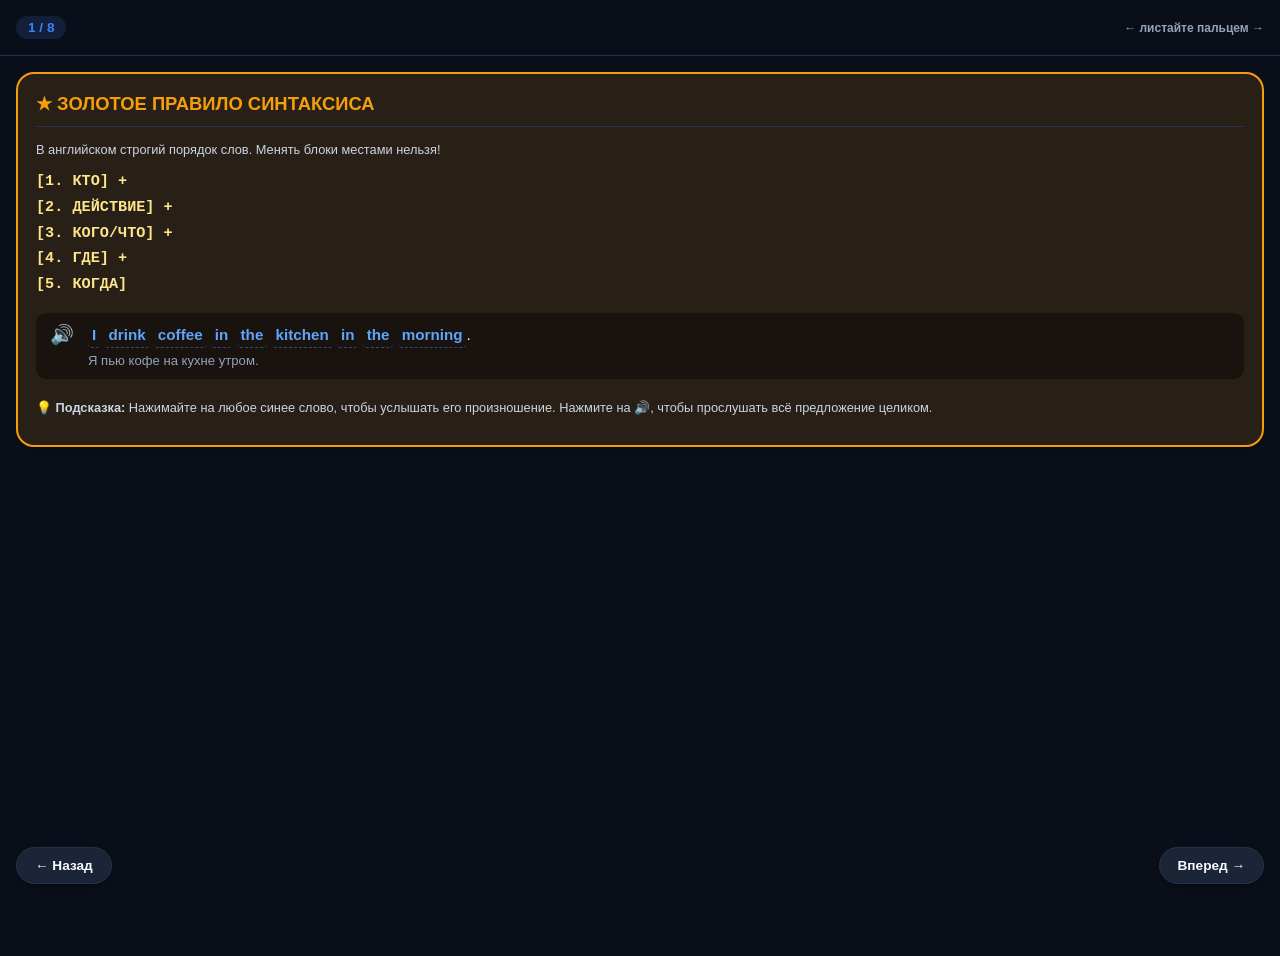
==== eng.html @ 2c667c47 "Add files via upload" ====
﻿<!DOCTYPE html>
<html lang="ru">
<head>
    <meta charset="UTF-8">
    <meta name="viewport" content="width=device-width, initial-scale=1.0, maximum-scale=1.0, user-scalable=no">
    <title>Каркас синтаксиса A1-A2</title>
    
    <!-- Подключение единой дизайн-системы и Telegram SDK -->
    <link rel="stylesheet" href="theme.css">
    <script src="https://telegram.org/js/telegram-web-app.js"></script>
    <script src="tma-bridge.js"></script>
</head>
<body>

    <div class="header">
        <div class="counter" id="slideCounter">1 / 8</div>
        <div class="swipe-hint">← листайте пальцем →</div>
    </div>

    <!-- Slide Navigation Arrows -->
    <button class="nav-arrow nav-prev" onclick="prevSlide()">← Назад</button>
    <button class="nav-arrow nav-next" onclick="nextSlide()">Вперед →</button>

    <div class="slider-container" id="slider">

        <!-- SLIDE 0: GOLDEN MASTER RULE (DEMO: ДОСТУПНО) -->
        <div class="slide">
            <div class="card" style="border: 2px solid var(--gold); background: var(--gold-bg);">
                <div class="card-header" style="color: var(--gold);">★ ЗОЛОТОЕ ПРАВИЛО СИНТАКСИСА</div>
                <div class="note" style="color: #cbd5e1;">В английском строгий порядок слов. Менять блоки местами нельзя!</div>
                
                <div class="skeleton" style="color: #fde68a; font-size: 0.95rem; line-height: 1.7;">
                    [1. КТО] + <br>
                    [2. ДЕЙСТВИЕ] + <br>
                    [3. КОГО/ЧТО] + <br>
                    [4. ГДЕ] + <br>
                    [5. КОГДА]
                </div>

                <div class="example-box" style="background: rgba(0,0,0,0.4); margin-top: 15px;">
                    <button class="audio-btn" onclick="playWholePhrase('I drink coffee in the kitchen in the morning')">🔊</button>
                    <div class="text-content">
                        <div class="en-phrase"><span class="word">I</span> <span class="word">drink</span> <span class="word">coffee</span> <span class="word">in</span> <span class="word">the</span> <span class="word">kitchen</span> <span class="word">in</span> <span class="word">the</span> <span class="word">morning</span>.</div>
                        <div class="ru-phrase">Я пью кофе на кухне утром.</div>
                    </div>
                </div>

                <div class="note" style="margin-top: 20px; font-size: 0.8rem; color: #cbd5e1;">
                    💡 <b>Подсказка:</b> Нажимайте на любое синее слово, чтобы услышать его произношение. Нажмите на 🔊, чтобы прослушать всё предложение целиком.
                </div>
            </div>
        </div>

        <!-- SLIDE 1: TO BE (DEMO: ДОСТУПНО) -->
        <div class="slide">
            <div class="card">
                <div class="card-header">БЛОК 1: СОСТОЯНИЕ (TO BE)</div>
                <div class="note">Когда нет действия: кто-то есть кто-то, какой-то или где-то.</div>

                <div class="section-title">1. Настоящее (Сейчас)</div>
                <div class="row row-pos">
                    <span class="type-tag pos">(+)</span>
                    <span class="skeleton">[КТО] + am/is/are + [КАКОЙ/ГДЕ]</span>
                    <div class="example-box">
                        <button class="audio-btn" onclick="playWholePhrase('I am ready')">🔊</button>
                        <div class="text-content">
                            <div class="en-phrase"><span class="word">I</span> <span class="word">am</span> <span class="word">ready</span>.</div>
                            <div class="ru-phrase">Я готов.</div>
                        </div>
                    </div>
                </div>
                <div class="row row-neg">
                    <span class="type-tag neg">(-)</span>
                    <span class="skeleton">[КТО] + am/is/are + NOT + [...]</span>
                    <div class="example-box">
                        <button class="audio-btn" onclick="playWholePhrase('They are not tired')">🔊</button>
                        <div class="text-content">
                            <div class="en-phrase"><span class="word">They</span> <span class="word">are</span> <span class="word">not</span> <span class="word">tired</span>.</div>
                            <div class="ru-phrase">Они не устали.</div>
                        </div>
                    </div>
                </div>
                <div class="row row-que">
                    <span class="type-tag que">(?)</span>
                    <span class="skeleton">Am/Is/Are + [КТО] + [...]?</span>
                    <div class="example-box">
                        <button class="audio-btn" onclick="playWholePhrase('Is she at home')">🔊</button>
                        <div class="text-content">
                            <div class="en-phrase"><span class="word">Is</span> <span class="word">she</span> <span class="word">at</span> <span class="word">home</span>?</div>
                            <div class="ru-phrase">Она дома?</div>
                        </div>
                    </div>
                </div>

                <div class="section-title">2. Прошлое (Был / Были)</div>
                <div class="row row-pos">
                    <span class="type-tag pos">(+)</span>
                    <span class="skeleton">[КТО] + was / were + [...]</span>
                    <div class="example-box">
                        <button class="audio-btn" onclick="playWholePhrase('I was busy yesterday')">🔊</button>
                        <div class="text-content">
                            <div class="en-phrase"><span class="word">I</span> <span class="word">was</span> <span class="word">busy</span> <span class="word">yesterday</span>.</div>
                            <div class="ru-phrase">Я был занят вчера.</div>
                        </div>
                    </div>
                </div>
            </div>
        </div>

        <!-- SLIDE 2: ACTIONS (PAYWALL ЗАБЛОКИРУЕТ ПЕРЕХОД СЮДА БЕЗ ПРЕМИУМА) -->
        <div class="slide">
            <div class="card">
                <div class="card-header">БЛОК 2: ДЕЙСТВИЯ (Простые)</div>

                <div class="section-title">1. Present Simple (Обычные действия)</div>
                <div class="row row-pos">
                    <span class="type-tag pos">(+)</span>
                    <span class="skeleton">[КТО] + [ГЛАГОЛ (s)]</span>
                    <div class="example-box">
                        <button class="audio-btn" onclick="playWholePhrase('She works here')">🔊</button>
                        <div class="text-content">
                            <div class="en-phrase"><span class="word">She</span> <span class="word">works</span> <span class="word">here</span>.</div>
                            <div class="ru-phrase">Она работает здесь.</div>
                        </div>
                    </div>
                </div>
                <div class="row row-neg">
                    <span class="type-tag neg">(-)</span>
                    <span class="skeleton">[КТО] + don't / doesn't + [ГЛАГОЛ]</span>
                    <div class="example-box">
                        <button class="audio-btn" onclick="playWholePhrase('I do not understand')">🔊</button>
                        <div class="text-content">
                            <div class="en-phrase"><span class="word">I</span> <span class="word">do</span> <span class="word">not</span> <span class="word">understand</span>.</div>
                            <div class="ru-phrase">Я не понимаю.</div>
                        </div>
                    </div>
                </div>
                <div class="row row-que">
                    <span class="type-tag que">(?)</span>
                    <span class="skeleton">Do / Does + [КТО] + [ГЛАГОЛ]?</span>
                    <div class="example-box">
                        <button class="audio-btn" onclick="playWholePhrase('Do you speak English')">🔊</button>
                        <div class="text-content">
                            <div class="en-phrase"><span class="word">Do</span> <span class="word">you</span> <span class="word">speak</span> <span class="word">English</span>?</div>
                            <div class="ru-phrase">Ты говоришь по-английски?</div>
                        </div>
                    </div>
                </div>

                <div class="section-title">2. Past Simple (Факт в прошлом)</div>
                <div class="row row-pos">
                    <span class="type-tag pos">(+)</span>
                    <span class="skeleton">[КТО] + [ГЛАГОЛ-ed / 2-я форма]</span>
                    <div class="example-box">
                        <button class="audio-btn" onclick="playWholePhrase('I saw him yesterday')">🔊</button>
                        <div class="text-content">
                            <div class="en-phrase"><span class="word">I</span> <span class="word">saw</span> <span class="word">him</span> <span class="word">yesterday</span>.</div>
                            <div class="ru-phrase">Я видел его вчера.</div>
                        </div>
                    </div>
                </div>
                <div class="row row-neg">
                    <span class="type-tag neg">(-)</span>
                    <span class="skeleton">[КТО] + didn't + [ГЛАГОЛ]</span>
                    <div class="example-box">
                        <button class="audio-btn" onclick="playWholePhrase('I did not sleep well')">🔊</button>
                        <div class="text-content">
                            <div class="en-phrase"><span class="word">I</span> <span class="word">did</span> <span class="word">not</span> <span class="word">sleep</span> <span class="word">well</span>.</div>
                            <div class="ru-phrase">Я плохо спал.</div>
                        </div>
                    </div>
                </div>
            </div>
        </div>

        <!-- SLIDE 3: FUTURE -->
        <div class="slide">
            <div class="card">
                <div class="card-header">БЛОК 2: БУДУЩЕЕ ДЕЙСТВИЕ</div>

                <div class="section-title">1. Future Simple (Спонтанно)</div>
                <div class="row row-pos">
                    <span class="type-tag pos">(+)</span>
                    <span class="skeleton">[КТО] + will + [ГЛАГОЛ]</span>
                    <div class="example-box">
                        <button class="audio-btn" onclick="playWholePhrase('I will help you')">🔊</button>
                        <div class="text-content">
                            <div class="en-phrase"><span class="word">I</span> <span class="word">will</span> <span class="word">help</span> <span class="word">you</span>.</div>
                            <div class="ru-phrase">Я помогу тебе.</div>
                        </div>
                    </div>
                </div>
                <div class="row row-neg">
                    <span class="type-tag neg">(-)</span>
                    <span class="skeleton">[КТО] + won't + [ГЛАГОЛ]</span>
                    <div class="example-box">
                        <button class="audio-btn" onclick="playWholePhrase('I will not do that')">🔊</button>
                        <div class="text-content">
                            <div class="en-phrase"><span class="word">I</span> <span class="word">will</span> <span class="word">not</span> <span class="word">do</span> <span class="word">that</span>.</div>
                            <div class="ru-phrase">Я не буду этого делать.</div>
                        </div>
                    </div>
                </div>
                <div class="row row-que">
                    <span class="type-tag que">(?)</span>
                    <span class="skeleton">Will + [КТО] + [ГЛАГОЛ]?</span>
                    <div class="example-box">
                        <button class="audio-btn" onclick="playWholePhrase('Will you come tomorrow')">🔊</button>
                        <div class="text-content">
                            <div class="en-phrase"><span class="word">Will</span> <span class="word">you</span> <span class="word">come</span> <span class="word">tomorrow</span>?</div>
                            <div class="ru-phrase">Ты придешь завтра?</div>
                        </div>
                    </div>
                </div>

                <div class="section-title">2. Plan (Собираюсь сделать)</div>
                <div class="row row-pos">
                    <span class="type-tag pos">(+)</span>
                    <span class="skeleton">[КТО] + am/is/are + going to + [ГЛАГОЛ]</span>
                    <div class="example-box">
                        <button class="audio-btn" onclick="playWholePhrase('I am going to buy a new car')">🔊</button>
                        <div class="text-content">
                            <div class="en-phrase"><span class="word">I</span> <span class="word">am</span> <span class="word">going</span> <span class="word">to</span> <span class="word">buy</span> <span class="word">a</span> <span class="word">new</span> <span class="word">car</span>.</div>
                            <div class="ru-phrase">Я собираюсь купить новую машину.</div>
                        </div>
                    </div>
                </div>
            </div>
        </div>

        <!-- SLIDE 4: CONTINUOUS -->
        <div class="slide">
            <div class="card">
                <div class="card-header">БЛОК 3: ПРОЦЕСС (Continuous)</div>
                <div class="note">Действие происходит прямо в эту секунду!</div>

                <div class="row row-pos">
                    <span class="type-tag pos">(+)</span>
                    <span class="skeleton">[КТО] + am/is/are + [ГЛАГОЛ-ing]</span>
                    <div class="example-box">
                        <button class="audio-btn" onclick="playWholePhrase('I am reading a book now')">🔊</button>
                        <div class="text-content">
                            <div class="en-phrase"><span class="word">I</span> <span class="word">am</span> <span class="word">reading</span> <span class="word">a</span> <span class="word">book</span> <span class="word">now</span>.</div>
                            <div class="ru-phrase">Я читаю книгу сейчас.</div>
                        </div>
                    </div>
                </div>

                <div class="row row-neg">
                    <span class="type-tag neg">(-)</span>
                    <span class="skeleton">[КТО] + am/is/are + NOT + [ГЛАГОЛ-ing]</span>
                    <div class="example-box">
                        <button class="audio-btn" onclick="playWholePhrase('He is not listening to me')">🔊</button>
                        <div class="text-content">
                            <div class="en-phrase"><span class="word">He</span> <span class="word">is</span> <span class="word">not</span> <span class="word">listening</span> <span class="word">to</span> <span class="word">me</span>.</div>
                            <div class="ru-phrase">Он не слушает меня.</div>
                        </div>
                    </div>
                </div>

                <div class="row row-que">
                    <span class="type-tag que">(?)</span>
                    <span class="skeleton">Am/Is/Are + [КТО] + [ГЛАГОЛ-ing]?</span>
                    <div class="example-box">
                        <button class="audio-btn" onclick="playWholePhrase('Are you working right now')">🔊</button>
                        <div class="text-content">
                            <div class="en-phrase"><span class="word">Are</span> <span class="word">you</span> <span class="word">working</span> <span class="word">right</span> <span class="word">now</span>?</div>
                            <div class="ru-phrase">Ты сейчас работаешь?</div>
                        </div>
                    </div>
                </div>
            </div>
        </div>

        <!-- SLIDE 5: PRESENT PERFECT -->
        <div class="slide">
            <div class="card">
                <div class="card-header">БЛОК 4: РЕЗУЛЬТАТ (Present Perfect)</div>
                <div class="note">Важен результат в настоящем или жизненный опыт к этой минуте.</div>

                <div class="row row-pos">
                    <span class="type-tag pos">(+)</span>
                    <span class="skeleton">[КТО] + have/has + [ГЛАГОЛ-ed / 3-я форма]</span>
                    <div class="example-box">
                        <button class="audio-btn" onclick="playWholePhrase('I have lost my key')">🔊</button>
                        <div class="text-content">
                            <div class="en-phrase"><span class="word">I</span> <span class="word">have</span> <span class="word">lost</span> <span class="word">my</span> <span class="word">key</span>.</div>
                            <div class="ru-phrase">Я потерял ключ (и сейчас не могу войти).</div>
                        </div>
                    </div>
                </div>

                <div class="row row-neg">
                    <span class="type-tag neg">(-)</span>
                    <span class="skeleton">[КТО] + haven't/hasn't + [3-я форма]</span>
                    <div class="example-box">
                        <button class="audio-btn" onclick="playWholePhrase('I have not seen this movie yet')">🔊</button>
                        <div class="text-content">
                            <div class="en-phrase"><span class="word">I</span> <span class="word">have</span> <span class="word">not</span> <span class="word">seen</span> <span class="word">this</span> <span class="word">movie</span> <span class="word">yet</span>.</div>
                            <div class="ru-phrase">Я еще не видел этот фильм.</div>
                        </div>
                    </div>
                </div>

                <div class="row row-que">
                    <span class="type-tag que">(?)</span>
                    <span class="skeleton">Have/Has + [КТО] + [3-я форма]?</span>
                    <div class="example-box">
                        <button class="audio-btn" onclick="playWholePhrase('Have you ever been to London')">🔊</button>
                        <div class="text-content">
                            <div class="en-phrase"><span class="word">Have</span> <span class="word">you</span> <span class="word">ever</span> <span class="word">been</span> <span class="word">to</span> <span class="word">London</span>?</div>
                            <div class="ru-phrase">Ты когда-либо был в Лондоне?</div>
                        </div>
                    </div>
                </div>
            </div>
        </div>

        <!-- SLIDE 6: MODALS & QUESTIONS -->
        <div class="slide">
            <div class="card">
                <div class="card-header">БЛОК 5 & 6: МОДАЛЬНЫЕ И ВОПРОСЫ</div>

                <div class="section-title">Модальные глаголы (Can, Should, Must)</div>
                <div class="row row-pos">
                    <span class="type-tag pos">(+)</span>
                    <span class="skeleton">[КТО] + can / should + [ГЛАГОЛ]</span>
                    <div class="example-box">
                        <button class="audio-btn" onclick="playWholePhrase('You should take a rest')">🔊</button>
                        <div class="text-content">
                            <div class="en-phrase"><span class="word">You</span> <span class="word">should</span> <span class="word">take</span> <span class="word">a</span> <span class="word">rest</span>.</div>
                            <div class="ru-phrase">Тебе следует отдохнуть.</div>
                        </div>
                    </div>
                </div>

                <div class="section-title">Сложные вопросы (Формула Q-A-S-V)</div>
                <div class="note">Вопрос + Вспомогательный глагол + Кто + Глагол</div>
                <div class="row row-que">
                    <div class="example-box">
                        <button class="audio-btn" onclick="playWholePhrase('Where do you live')">🔊</button>
                        <div class="text-content">
                            <div class="en-phrase"><span class="word">Where</span> <span class="word">do</span> <span class="word">you</span> <span class="word">live</span>?</div>
                            <div class="ru-phrase">Где ты живешь?</div>
                        </div>
                    </div>
                    <div class="example-box" style="margin-top: 6px;">
                        <button class="audio-btn" onclick="playWholePhrase('Why did you say that')">🔊</button>
                        <div class="text-content">
                            <div class="en-phrase"><span class="word">Why</span> <span class="word">did</span> <span class="word">you</span> <span class="word">say</span> <span class="word">that</span>?</div>
                            <div class="ru-phrase">Почему ты это сказал?</div>
                        </div>
                    </div>
                </div>
            </div>
        </div>

        <!-- SLIDE 7: CONDITIONALS -->
        <div class="slide">
            <div class="card">
                <div class="card-header">БЛОК 7: ЕСЛИ... ТО... (IF)</div>

                <div class="section-title">1. Реальное условие (First Conditional)</div>
                <div class="row row-pos">
                    <span class="skeleton">If + [Present Simple] , [КТО] + will + [ГЛАГОЛ]</span>
                    <div class="example-box">
                        <button class="audio-btn" onclick="playWholePhrase('If it rains I will stay at home')">🔊</button>
                        <div class="text-content">
                            <div class="en-phrase"><span class="word">If</span> <span class="word">it</span> <span class="word">rains</span>, <span class="word">I</span> <span class="word">will</span> <span class="word">stay</span> <span class="word">at</span> <span class="word">home</span>.</div>
                            <div class="ru-phrase">Если пойдет дождь, я останусь дома.</div>
                        </div>
                    </div>
                </div>

                <div class="section-title">2. Мечта / Нереально (Second Conditional)</div>
                <div class="row row-pos">
                    <span class="skeleton">If + [Past Simple] , [КТО] + would + [ГЛАГОЛ]</span>
                    <div class="example-box">
                        <button class="audio-btn" onclick="playWholePhrase('If I had money I would buy a boat')">🔊</button>
                        <div class="text-content">
                            <div class="en-phrase"><span class="word">If</span> <span class="word">I</span> <span class="word">had</span> <span class="word">money</span>, <span class="word">I</span> <span class="word">would</span> <span class="word">buy</span> <span class="word">a</span> <span class="word">boat</span>.</div>
                            <div class="ru-phrase">Если бы у меня были деньги, я бы купил лодку.</div>
                        </div>
                    </div>
                </div>
            </div>
        </div>

    </div>

    <script>
        // TEXT TO SPEECH ENGINE
        const synth = window.speechSynthesis;

        function speakWord(word, element) {
            if (typeof TMABridge !== 'undefined') TMABridge.haptic('light');
            synth.cancel();

            document.querySelectorAll('.word').forEach(w => w.classList.remove('speaking'));
            if (element) element.classList.add('speaking');

            const cleanWord = word.replace(/[^a-zA-Z']/g, '');
            const utter = new SpeechSynthesisUtterance(cleanWord);
            utter.lang = 'en-US';
            utter.rate = 0.85;

            utter.onend = () => {
                if (element) element.classList.remove('speaking');
            };

            synth.speak(utter);
        }

        function playWholePhrase(phrase) {
            if (typeof TMABridge !== 'undefined') TMABridge.haptic('light');
            synth.cancel();
            const utter = new SpeechSynthesisUtterance(phrase);
            utter.lang = 'en-US';
            utter.rate = 0.9;
            synth.speak(utter);
        }

        // Attach listeners to all words
        document.addEventListener('DOMContentLoaded', () => {
            document.querySelectorAll('.word').forEach(item => {
                item.addEventListener('click', (e) => {
                    e.stopPropagation();
                    speakWord(item.innerText, item);
                });
            });

            // Setup Telegram Back Button
            if (typeof TMABridge !== 'undefined') {
                TMABridge.setupBackButton('index.html');
            }
        });

        // SLIDER / SWIPE CONTROLLER WITH PAYWALL LOGIC
        const slider = document.getElementById('slider');
        const counter = document.getElementById('slideCounter');
        const totalSlides = 8;
        let currentPage = 0;

        slider.addEventListener('scroll', () => {
            const page = Math.round(slider.scrollLeft / window.innerWidth);
            
            // Freemium Check: Если свайпнули на 3-й слайд (индекс 2) и нет премиума
            if (page >= 2 && typeof TMABridge !== 'undefined') {
                if (!TMABridge.checkDemoLimit(page, 2)) {
                    // Возвращаем пользователя на последний доступный слайд (индекс 1)
                    slider.scrollLeft = 1 * window.innerWidth;
                    return;
                }
            }

            currentPage = page;
            counter.innerText = `${currentPage + 1} / ${totalSlides}`;
        });

        function nextSlide() {
            if (typeof TMABridge !== 'undefined') TMABridge.haptic('light');
            
            // Freemium Check при нажатии кнопки "Вперед"
            if (typeof TMABridge !== 'undefined' && !TMABridge.checkDemoLimit(currentPage + 1, 2)) {
                return; // Блокируем переход, пэйволл уже показан
            }

            if (currentPage < totalSlides - 1) {
                slider.scrollBy({ left: window.innerWidth, behavior: 'smooth' });
            }
        }

        function prevSlide() {
            if (typeof TMABridge !== 'undefined') TMABridge.haptic('light');
            if (currentPage > 0) {
                slider.scrollBy({ left: -window.innerWidth, behavior: 'smooth' });
            }
        }
    </script>
</body>
</html>
---- theme.css ----
﻿/* ==========================================================================
   TMA ENGLISH ACCELERATOR - MASTER THEME
   ========================================================================== */

:root {
    /* Основная палитра (Dark Premium) */
    --bg-color: #0b0f19;
    --card-bg: #151f32;
    --card-border: #24324d;
    --text-main: #f8fafc;
    --text-muted: #94a3b8;
    --primary: #3b82f6;
    
    /* Семантические цвета и фоны для блоков */
    --pos: #22c55e;
    --pos-bg: rgba(34, 197, 94, 0.12);
    --neg: #ef4444;
    --neg-bg: rgba(239, 68, 68, 0.12);
    --que: #3b82f6;
    --que-bg: rgba(59, 130, 246, 0.12);
    --gold: #f59e0b;
    --gold-bg: rgba(245, 158, 11, 0.12);
    --purple: #a855f7;
    --purple-bg: rgba(168, 85, 247, 0.12);
    --cyan: #06b6d4;
    --cyan-bg: rgba(6, 182, 212, 0.12);
    --rose: #f43f5e;
    --rose-bg: rgba(244, 63, 94, 0.12);

    /* Безопасные отступы для iOS (Safe Area) */
    --sa-t: env(safe-area-inset-top, 0px);
    --sa-b: env(safe-area-inset-bottom, 0px);
    --sa-l: env(safe-area-inset-left, 0px);
    --sa-r: env(safe-area-inset-right, 0px);
}

/* ==========================================================================
   БАЗОВЫЙ СБРОС И ТИПОГРАФИКА
   ========================================================================== */
* {
    box-sizing: border-box;
    margin: 0;
    padding: 0;
    -webkit-tap-highlight-color: transparent;
    font-family: -apple-system, BlinkMacSystemFont, "Segoe UI", Roboto, Helvetica, Arial, sans-serif;
}

body {
    background-color: var(--bg-color);
    color: var(--text-main);
    height: 100dvh;
    width: 100vw;
    overflow: hidden;
    user-select: none;
    -webkit-font-smoothing: antialiased;
}

/* ==========================================================================
   НАВИГАЦИЯ И ШАПКА (HEADER)
   ========================================================================== */
.header {
    position: fixed;
    top: 0;
    left: 0;
    right: 0;
    height: calc(56px + var(--sa-t));
    padding-top: var(--sa-t);
    background: rgba(11, 15, 25, 0.95);
    backdrop-filter: blur(12px);
    -webkit-backdrop-filter: blur(12px);
    display: flex;
    align-items: center;
    justify-content: space-between;
    padding-left: calc(16px + var(--sa-l));
    padding-right: calc(16px + var(--sa-r));
    border-bottom: 1px solid var(--card-border);
    z-index: 100;
}

.counter {
    font-size: 0.85rem;
    font-weight: 800;
    color: var(--primary);
    background: rgba(59, 130, 246, 0.15);
    padding: 4px 12px;
    border-radius: 20px;
}

.swipe-hint {
    font-size: 0.75rem;
    color: var(--text-muted);
    font-weight: 600;
}

/* ==========================================================================
   СЛАЙДЕР И КАРТОЧКИ
   ========================================================================== */
.slider-container {
    display: flex;
    width: 100vw;
    height: calc(100dvh - 56px - var(--sa-t));
    margin-top: calc(56px + var(--sa-t));
    overflow-x: auto;
    scroll-snap-type: x mandatory;
    scroll-behavior: smooth;
    -webkit-overflow-scrolling: touch;
}

.slider-container::-webkit-scrollbar {
    display: none;
}

.slide {
    flex: 0 0 100vw;
    width: 100vw;
    height: 100%;
    scroll-snap-align: start;
    padding: 16px calc(16px + var(--sa-r)) calc(80px + var(--sa-b)) calc(16px + var(--sa-l));
    overflow-y: auto;
    display: flex;
    flex-direction: column;
    gap: 12px;
}

.card {
    background: var(--card-bg);
    border: 1px solid var(--card-border);
    border-radius: 18px;
    padding: 18px;
    box-shadow: 0 4px 12px rgba(0, 0, 0, 0.2);
}

.card-header {
    font-size: 1.15rem;
    font-weight: 800;
    color: #fff;
    border-bottom: 1px solid var(--card-border);
    padding-bottom: 10px;
    margin-bottom: 14px;
    display: flex;
    align-items: center;
    gap: 8px;
    line-height: 1.3;
}

.section-title {
    font-size: 0.8rem;
    font-weight: 800;
    color: var(--text-muted);
    text-transform: uppercase;
    letter-spacing: 0.05em;
    margin: 12px 0 8px 0;
}

.note {
    font-size: 0.8rem;
    color: var(--text-muted);
    margin-bottom: 10px;
    line-height: 1.4;
}

/* ==========================================================================
   СТРОКИ (ROWS) И СКЕЛЕТЫ
   ========================================================================== */
.row {
    margin-bottom: 10px;
    padding: 12px;
    border-radius: 12px;
}

.row-pos { background-color: var(--pos-bg); border-left: 4px solid var(--pos); }
.row-neg { background-color: var(--neg-bg); border-left: 4px solid var(--neg); }
.row-que { background-color: var(--que-bg); border-left: 4px solid var(--que); }
.row-gold { background-color: var(--gold-bg); border-left: 4px solid var(--gold); }
.row-purple { background-color: var(--purple-bg); border-left: 4px solid var(--purple); }
.row-cyan { background-color: var(--cyan-bg); border-left: 4px solid var(--cyan); }
.row-rose { background-color: var(--rose-bg); border-left: 4px solid var(--rose); }

.type-tag {
    font-weight: 900;
    font-size: 0.85rem;
    display: inline-block;
    margin-right: 6px;
}
.type-tag.pos { color: var(--pos); }
.type-tag.neg { color: var(--neg); }
.type-tag.que { color: var(--que); }

.skeleton {
    font-family: ui-monospace, SFMono-Regular, Consolas, monospace;
    font-size: 0.88rem;
    font-weight: 700;
    color: #e2e8f0;
    display: block;
    margin-bottom: 8px;
    line-height: 1.4;
}

/* ==========================================================================
   ИНТЕРАКТИВНЫЕ СЛОВА И АУДИО
   ========================================================================== */
.example-box {
    display: flex;
    align-items: flex-start;
    gap: 10px;
    background: rgba(0, 0, 0, 0.25);
    padding: 10px;
    border-radius: 10px;
    margin-top: 6px;
}

.audio-btn {
    background: none;
    border: none;
    font-size: 1.2rem;
    cursor: pointer;
    padding: 2px 4px;
    line-height: 1;
    flex-shrink: 0;
    transition: transform 0.1s;
}
.audio-btn:active { transform: scale(0.9); }

.text-content {
    display: flex;
    flex-direction: column;
    gap: 4px;
}

.en-phrase {
    font-size: 0.95rem;
    line-height: 1.45;
}

.word {
    display: inline-block;
    cursor: pointer;
    padding: 1px 4px;
    border-radius: 4px;
    font-weight: 600;
    color: #60a5fa;
    border-bottom: 1px dashed rgba(96, 165, 250, 0.4);
    transition: all 0.15s ease;
}

.word:active, .word.speaking {
    background: var(--primary);
    color: #ffffff;
    transform: scale(1.05);
    border-bottom-color: transparent;
}

.ru-phrase {
    font-size: 0.82rem;
    color: var(--text-muted);
    line-height: 1.3;
}

/* ==========================================================================
   КНОПКИ НАВИГАЦИИ (ЭКРАННЫЕ)
   ========================================================================== */
.nav-arrow {
    position: fixed;
    bottom: calc(16px + var(--sa-b));
    background: rgba(30, 41, 59, 0.9);
    border: 1px solid var(--card-border);
    color: var(--text-main);
    padding: 10px 18px;
    border-radius: 24px;
    font-size: 0.85rem;
    font-weight: 700;
    z-index: 99;
    backdrop-filter: blur(8px);
    -webkit-backdrop-filter: blur(8px);
    cursor: pointer;
    box-shadow: 0 4px 10px rgba(0,0,0,0.3);
    transition: background 0.2s;
}
.nav-arrow:active { background: var(--primary); border-color: var(--primary); }
.nav-prev { left: calc(16px + var(--sa-l)); }
.nav-next { right: calc(16px + var(--sa-r)); }

/* ==========================================================================
   ПЭЙВОЛЛ (МОДАЛЬНОЕ ОКНО ОПЛАТЫ TELEGRAM STARS)
   ========================================================================== */
.paywall-overlay {
    display: none; /* Скрыто по умолчанию, управляется через JS */
    position: fixed;
    inset: 0;
    background: rgba(11, 15, 25, 0.85);
    backdrop-filter: blur(10px);
    -webkit-backdrop-filter: blur(10px);
    z-index: 9999;
    align-items: center;
    justify-content: center;
    padding: 20px;
    opacity: 0;
    transition: opacity 0.3s ease;
}

.paywall-overlay.visible {
    display: flex;
    opacity: 1;
}

.paywall-card {
    background: var(--card-bg);
    border: 1px solid var(--gold);
    border-radius: 24px;
    padding: 24px;
    width: 100%;
    max-width: 400px;
    text-align: center;
    box-shadow: 0 10px 30px rgba(245, 158, 11, 0.15);
    transform: translateY(20px);
    transition: transform 0.3s cubic-bezier(0.175, 0.885, 0.32, 1.275);
}

.paywall-overlay.visible .paywall-card {
    transform: translateY(0);
}

.paywall-icon {
    font-size: 3.5rem;
    margin-bottom: 12px;
    line-height: 1;
}

.paywall-title {
    font-size: 1.4rem;
    font-weight: 900;
    color: #fff;
    margin-bottom: 8px;
}

.paywall-desc {
    font-size: 0.9rem;
    color: var(--text-muted);
    line-height: 1.5;
    margin-bottom: 20px;
}

.paywall-features {
    text-align: left;
    background: rgba(0,0,0,0.2);
    padding: 16px;
    border-radius: 16px;
    margin-bottom: 24px;
    display: flex;
    flex-direction: column;
    gap: 10px;
}

.paywall-feature-item {
    font-size: 0.85rem;
    color: #e2e8f0;
    display: flex;
    align-items: center;
    gap: 8px;
    font-weight: 600;
}

.paywall-btn {
    background: linear-gradient(135deg, #f59e0b 0%, #d97706 100%);
    color: #fff;
    border: none;
    width: 100%;
    padding: 16px;
    border-radius: 16px;
    font-size: 1.05rem;
    font-weight: 800;
    cursor: pointer;
    display: flex;
    align-items: center;
    justify-content: center;
    gap: 8px;
    box-shadow: 0 4px 15px rgba(245, 158, 11, 0.3);
    transition: transform 0.1s;
}

.paywall-btn:active {
    transform: scale(0.97);
}

.paywall-btn-stars {
    font-size: 1.2rem;
}
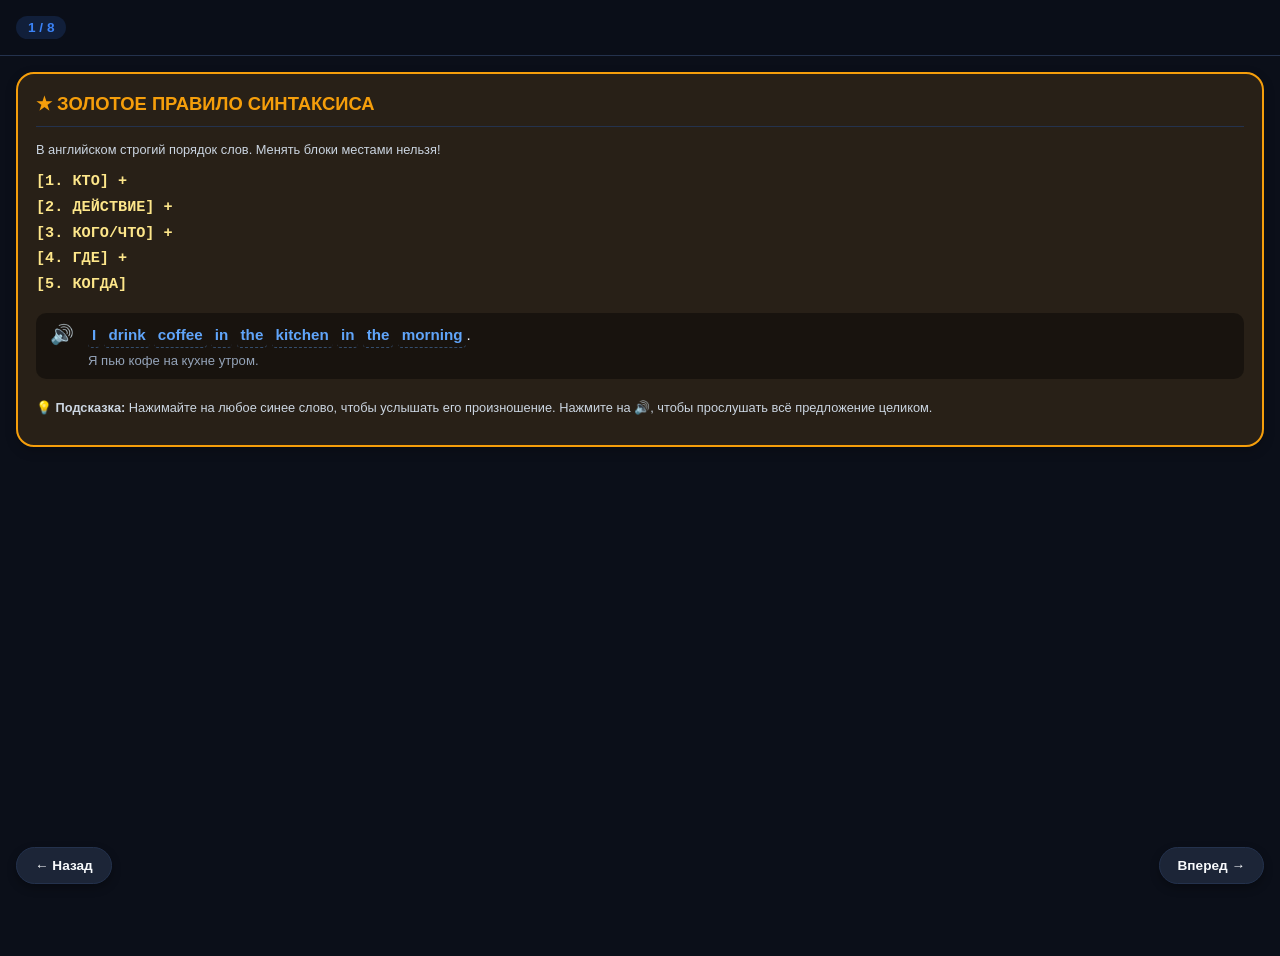
==== commit 4e727ec8: "Add files via upload" ====
--- a/eng.html
+++ b/eng.html
@@ -14,7 +14,6 @@
 
     <div class="header">
         <div class="counter" id="slideCounter">1 / 8</div>
-        <div class="swipe-hint">← листайте пальцем →</div>
     </div>
 
     <!-- Slide Navigation Arrows -->
@@ -390,34 +389,26 @@
 
     <script>
         // TEXT TO SPEECH ENGINE
-        const synth = window.speechSynthesis;
-
         function speakWord(word, element) {
             if (typeof TMABridge !== 'undefined') TMABridge.haptic('light');
-            synth.cancel();
 
             document.querySelectorAll('.word').forEach(w => w.classList.remove('speaking'));
             if (element) element.classList.add('speaking');
 
             const cleanWord = word.replace(/[^a-zA-Z']/g, '');
-            const utter = new SpeechSynthesisUtterance(cleanWord);
-            utter.lang = 'en-US';
-            utter.rate = 0.85;
-
-            utter.onend = () => {
-                if (element) element.classList.remove('speaking');
-            };
-
-            synth.speak(utter);
+            
+            if (typeof TMABridge !== 'undefined' && TMABridge.speak) {
+                TMABridge.speak(cleanWord, 0.85, () => {
+                    if (element) element.classList.remove('speaking');
+                });
+            }
         }
 
         function playWholePhrase(phrase) {
             if (typeof TMABridge !== 'undefined') TMABridge.haptic('light');
-            synth.cancel();
-            const utter = new SpeechSynthesisUtterance(phrase);
-            utter.lang = 'en-US';
-            utter.rate = 0.9;
-            synth.speak(utter);
+            if (typeof TMABridge !== 'undefined' && TMABridge.speak) {
+                TMABridge.speak(phrase, 0.9);
+            }
         }
 
         // Attach listeners to all words
@@ -444,11 +435,11 @@
         slider.addEventListener('scroll', () => {
             const page = Math.round(slider.scrollLeft / window.innerWidth);
             
-            // Freemium Check: Если свайпнули на 3-й слайд (индекс 2) и нет премиума
-            if (page >= 2 && typeof TMABridge !== 'undefined') {
-                if (!TMABridge.checkDemoLimit(page, 2)) {
-                    // Возвращаем пользователя на последний доступный слайд (индекс 1)
-                    slider.scrollLeft = 1 * window.innerWidth;
+            // Freemium Check: Если свайпнули на 2-й слайд (индекс 1) и нет премиума
+            if (page >= 1 && typeof TMABridge !== 'undefined') {
+                if (!TMABridge.checkDemoLimit(page, 1)) {
+                    // Возвращаем пользователя на единственный бесплатный слайд (индекс 0)
+                    slider.scrollLeft = 0;
                     return;
                 }
             }
@@ -460,8 +451,8 @@
         function nextSlide() {
             if (typeof TMABridge !== 'undefined') TMABridge.haptic('light');
             
-            // Freemium Check при нажатии кнопки "Вперед"
-            if (typeof TMABridge !== 'undefined' && !TMABridge.checkDemoLimit(currentPage + 1, 2)) {
+            // Freemium Check при нажатии кнопки "Вперед" (блокирует уже при попытке перейти на 2-й слайд)
+            if (typeof TMABridge !== 'undefined' && !TMABridge.checkDemoLimit(currentPage + 1, 1)) {
                 return; // Блокируем переход, пэйволл уже показан
             }
 
